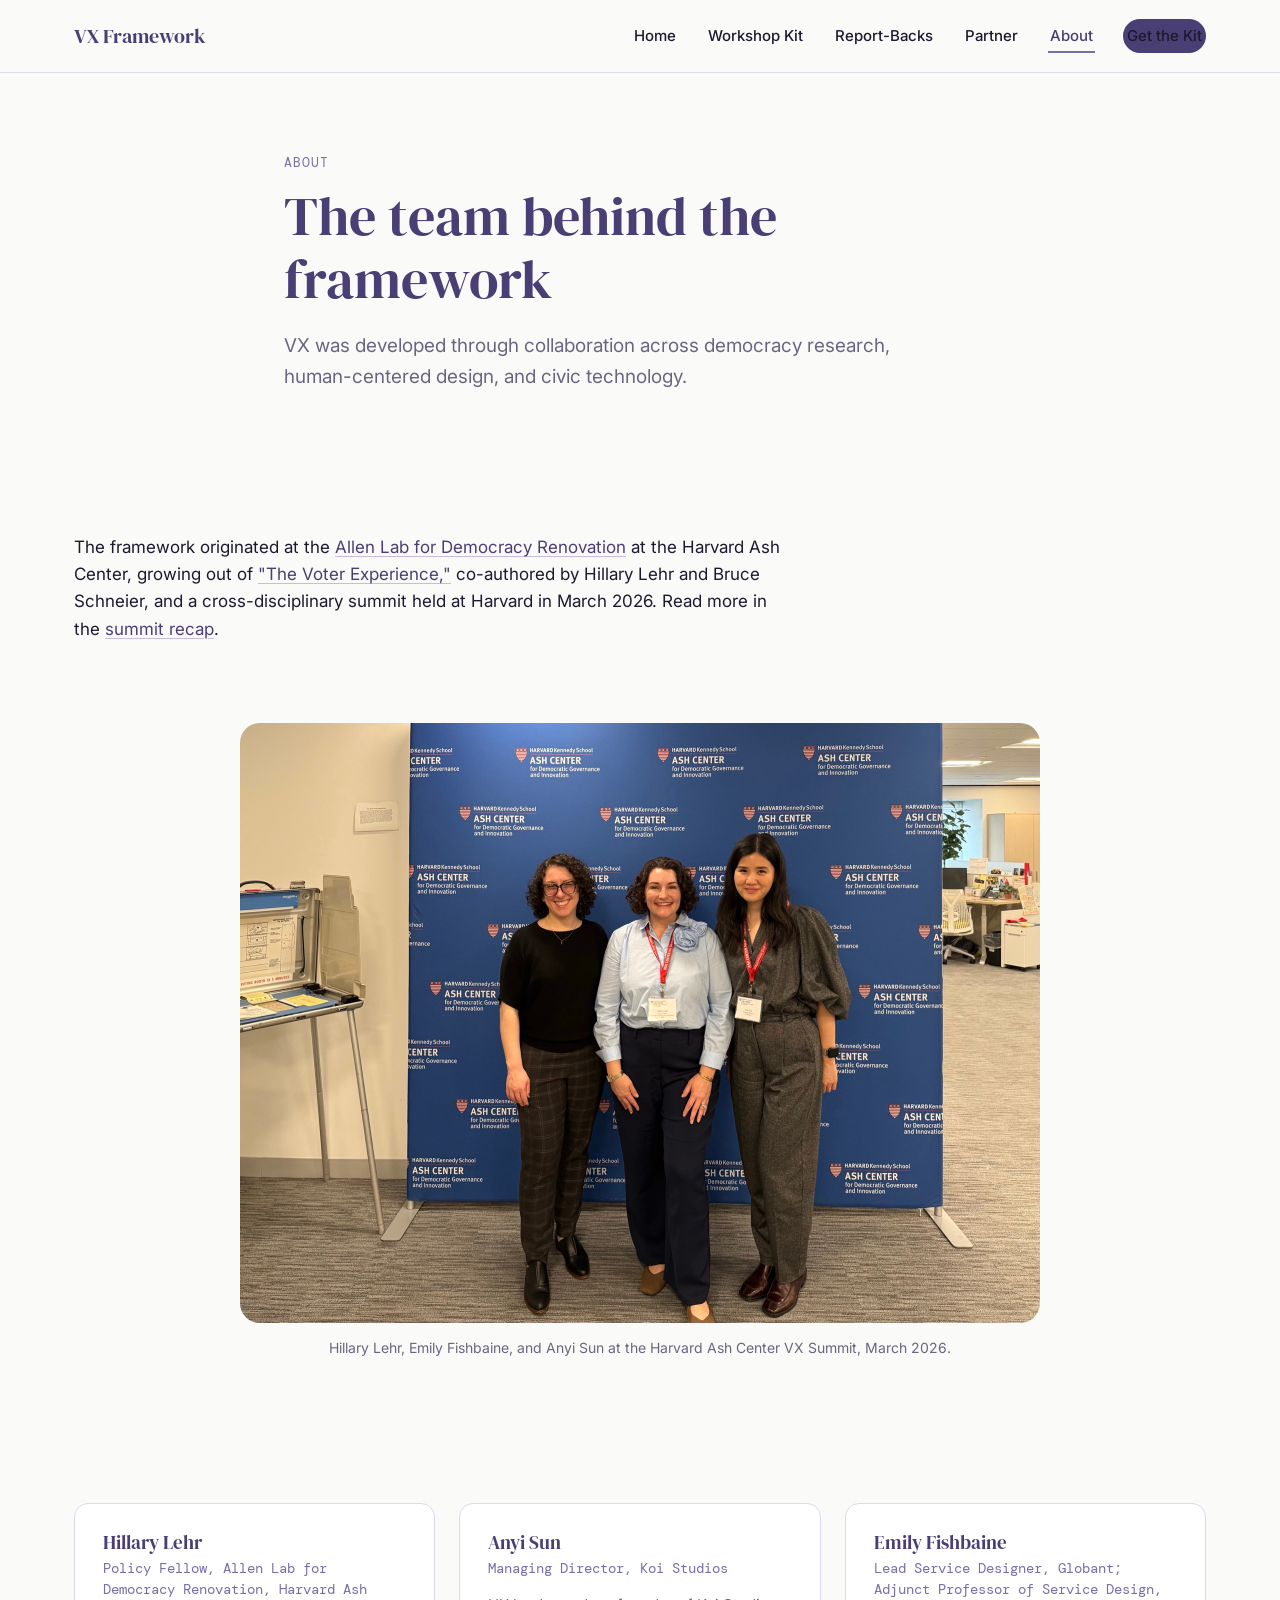
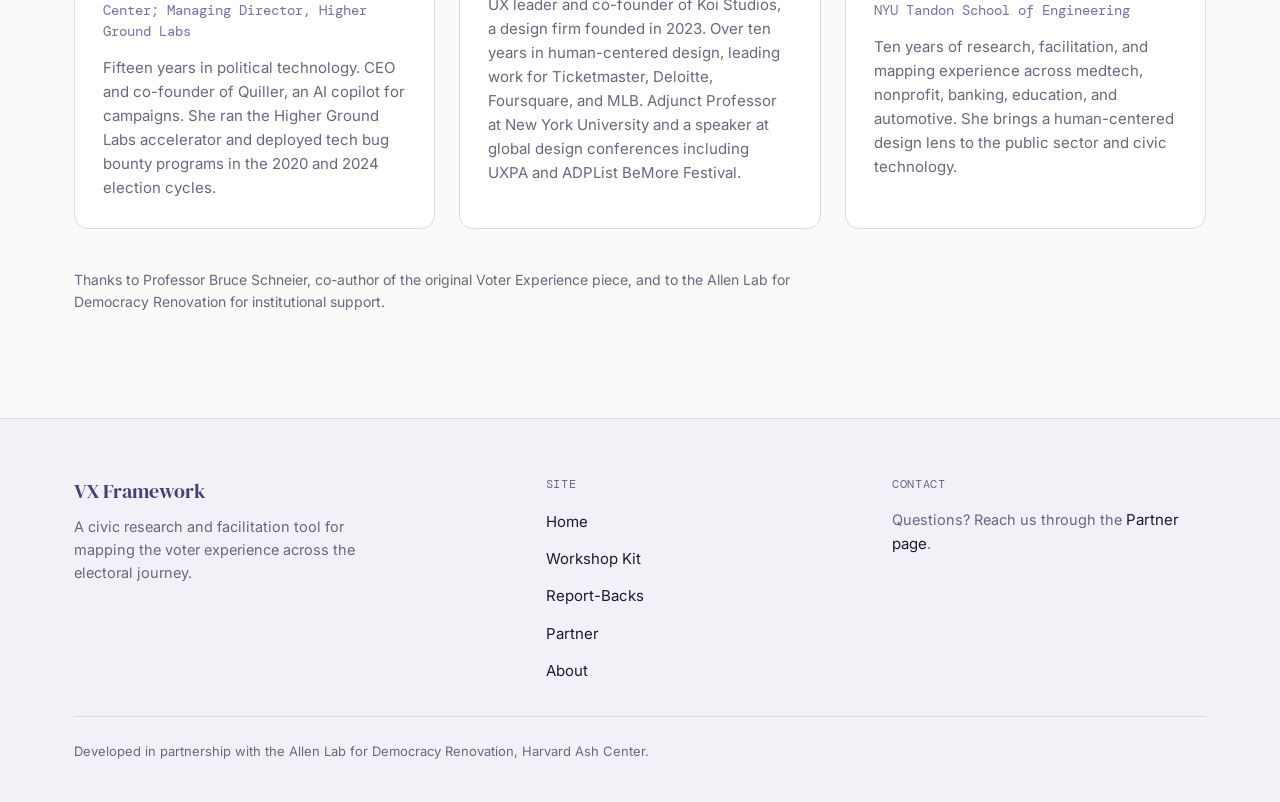
==== about.html @ 76a98df5 "Initial build of VX Framework site: five pages, design system, forms Static site with Home, Workshop" ====
<!DOCTYPE html>
<html lang="en">
<head>
<meta charset="UTF-8">
<meta name="viewport" content="width=device-width, initial-scale=1.0">
<title>About: The team behind the framework | VX Framework</title>
<meta name="description" content="VX was developed through collaboration across democracy research, human-centered design, and civic technology, by Hillary Lehr, Anyi Sun, and Emily Fishbaine.">
<link rel="preconnect" href="https://fonts.googleapis.com">
<link rel="preconnect" href="https://fonts.gstatic.com" crossorigin>
<link href="https://fonts.googleapis.com/css2?family=DM+Serif+Display:ital@0;1&family=DM+Mono:wght@400;500&family=Inter:wght@400;500;600;700&display=swap" rel="stylesheet">
<link rel="stylesheet" href="/css/styles.css">
<!-- Analytics snippet goes here (Plausible or GA4), to be added post-launch -->
</head>
<body>
<a class="skip-link" href="#main">Skip to content</a>

<header class="site-nav">
  <div class="container">
    <a class="nav-brand" href="/">VX Framework</a>
    <button class="nav-toggle" aria-label="Toggle menu" aria-expanded="false">
      <span></span><span></span><span></span>
    </button>
    <nav aria-label="Primary">
      <ul class="nav-links">
        <li><a href="/">Home</a></li>
        <li><a href="/workshop-kit">Workshop Kit</a></li>
        <li><a href="/report-backs">Report-Backs</a></li>
        <li><a href="/partner">Partner</a></li>
        <li><a href="/about" aria-current="page">About</a></li>
        <li><a class="btn btn-primary btn-small" href="/workshop-kit">Get the Kit</a></li>
      </ul>
    </nav>
  </div>
</header>

<main id="main">

  <section class="hero">
    <div class="container hero-inner">
      <span class="eyebrow">About</span>
      <h1>The team behind the framework</h1>
      <p class="subhead">VX was developed through collaboration across democracy research, human-centered design, and civic technology.</p>
    </div>
  </section>

  <section class="tight">
    <div class="container">
      <p style="max-width: 720px;">The framework originated at the <a href="https://ash.harvard.edu/">Allen Lab for Democracy Renovation</a> at the Harvard Ash Center, growing out of <a href="https://ash.harvard.edu/articles/the-voter-experience/" target="_blank" rel="noopener">"The Voter Experience,"</a> co-authored by Hillary Lehr and Bruce Schneier, and a cross-disciplinary summit held at Harvard in March 2026. Read more in the <a href="https://ash.harvard.edu/articles/voter-experience-summit-recap/" target="_blank" rel="noopener">summit recap</a>.</p>
    </div>
  </section>

  <section class="tight">
    <div class="container">
      <figure class="team-photo-wrap">
        <img src="/assets/img/team-photo.jpg" alt="Hillary Lehr, Emily Fishbaine, and Anyi Sun standing together in front of an Ash Center backdrop at the Harvard Ash Center.">
        <figcaption>Hillary Lehr, Emily Fishbaine, and Anyi Sun at the Harvard Ash Center VX Summit, March 2026.</figcaption>
      </figure>
    </div>
  </section>

  <section>
    <div class="container">
      <div class="team-grid">
        <div class="team-card">
          <h3>Hillary Lehr</h3>
          <span class="role">Policy Fellow, Allen Lab for Democracy Renovation, Harvard Ash Center; Managing Director, Higher Ground Labs</span>
          <p>Fifteen years in political technology. CEO and co-founder of Quiller, an AI copilot for campaigns. She ran the Higher Ground Labs accelerator and deployed tech bug bounty programs in the 2020 and 2024 election cycles.</p>
        </div>
        <div class="team-card">
          <h3>Anyi Sun</h3>
          <span class="role">Managing Director, Koi Studios</span>
          <p>UX leader and co-founder of Koi Studios, a design firm founded in 2023. Over ten years in human-centered design, leading work for Ticketmaster, Deloitte, Foursquare, and MLB. Adjunct Professor at New York University and a speaker at global design conferences including UXPA and ADPList BeMore Festival.</p>
        </div>
        <div class="team-card">
          <h3>Emily Fishbaine</h3>
          <span class="role">Lead Service Designer, Globant; Adjunct Professor of Service Design, NYU Tandon School of Engineering</span>
          <p>Ten years of research, facilitation, and mapping experience across medtech, nonprofit, banking, education, and automotive. She brings a human-centered design lens to the public sector and civic technology.</p>
        </div>
      </div>

      <p class="text-small text-muted" style="margin-top: 40px; max-width: 720px;">Thanks to Professor Bruce Schneier, co-author of the original Voter Experience piece, and to the Allen Lab for Democracy Renovation for institutional support.</p>
    </div>
  </section>

</main>

<footer class="site-footer">
  <div class="container">
    <div class="footer-grid">
      <div class="footer-brand-col">
        <div class="footer-brand">VX Framework</div>
        <p class="footer-desc">A civic research and facilitation tool for mapping the voter experience across the electoral journey.</p>
      </div>
      <div class="footer-links">
        <h4>Site</h4>
        <ul>
          <li><a href="/">Home</a></li>
          <li><a href="/workshop-kit">Workshop Kit</a></li>
          <li><a href="/report-backs">Report-Backs</a></li>
          <li><a href="/partner">Partner</a></li>
          <li><a href="/about">About</a></li>
        </ul>
      </div>
      <div class="footer-contact">
        <h4>Contact</h4>
        <p>Questions? Reach us through the <a href="/partner">Partner page</a>.</p>
      </div>
    </div>
    <div class="footer-bottom">
      <p>Developed in partnership with the Allen Lab for Democracy Renovation, Harvard Ash Center.</p>
    </div>
  </div>
</footer>

<script src="/js/main.js"></script>
</body>
</html>
---- css/styles.css ----
/* ==========================================================================
   VX Framework: Design System
   ========================================================================== */

:root {
  --color-bg:          #FAFAF8;
  --color-surface:     #F3F1F8;
  --color-border:      #DDD9EC;
  --color-accent:      #7B6EA6;
  --color-accent-deep: #4A3F75;
  --color-accent-soft: #C5BCE0;
  --color-warm:        #E8B89A;
  --color-text:        #1C1A2E;
  --color-text-muted:  #6B6580;
  --color-white:       #FFFFFF;

  --font-display: 'DM Serif Display', serif;
  --font-body: 'Inter', sans-serif;
  --font-mono: 'DM Mono', monospace;

  --radius-sm: 8px;
  --radius-md: 14px;
  --radius-lg: 20px;

  --max-width: 1180px;
  --nav-height: 72px;

  --shadow-card: 0 4px 20px rgba(28, 26, 46, 0.06);
  --shadow-card-hover: 0 8px 28px rgba(28, 26, 46, 0.10);
}

/* ---- Reset ---- */
*, *::before, *::after { box-sizing: border-box; }
html { scroll-behavior: smooth; }
@media (prefers-reduced-motion: reduce) {
  html { scroll-behavior: auto; }
  *, *::before, *::after {
    animation-duration: 0.01ms !important;
    animation-iteration-count: 1 !important;
    transition-duration: 0.01ms !important;
    scroll-behavior: auto !important;
  }
}

body {
  margin: 0;
  background: var(--color-bg);
  color: var(--color-text);
  font-family: var(--font-body);
  font-size: 17px;
  line-height: 1.6;
  -webkit-font-smoothing: antialiased;
}

img { max-width: 100%; display: block; }
a { color: var(--color-accent-deep); }
a:not([class]) { text-decoration-color: var(--color-accent-soft); text-underline-offset: 3px; }

h1, h2, h3 {
  font-family: var(--font-display);
  color: var(--color-accent-deep);
  line-height: 1.15;
  margin: 0 0 0.5em;
  font-weight: 400;
}

p { margin: 0 0 1em; }
p:last-child { margin-bottom: 0; }

ul, ol { padding-left: 1.25em; }

.container {
  max-width: var(--max-width);
  margin: 0 auto;
  padding: 0 24px;
}

/* Visible keyboard focus states */
a:focus-visible,
button:focus-visible,
input:focus-visible,
textarea:focus-visible,
select:focus-visible {
  outline: 2px solid var(--color-accent-deep);
  outline-offset: 2px;
  border-radius: 4px;
}

.visually-hidden {
  position: absolute;
  width: 1px; height: 1px;
  padding: 0; margin: -1px;
  overflow: hidden;
  clip: rect(0, 0, 0, 0);
  white-space: nowrap;
  border: 0;
}

.skip-link {
  position: absolute;
  left: -9999px;
  top: 0;
  background: var(--color-accent-deep);
  color: var(--color-white);
  padding: 12px 20px;
  z-index: 1000;
  border-radius: 0 0 var(--radius-sm) 0;
}
.skip-link:focus {
  left: 0;
}

.eyebrow {
  font-family: var(--font-mono);
  font-size: 13px;
  letter-spacing: 0.08em;
  color: var(--color-accent);
  text-transform: uppercase;
  display: block;
  margin-bottom: 0.9em;
}

.text-muted { color: var(--color-text-muted); }
.text-small { font-size: 14px; }
.text-xs { font-size: 12px; }

/* ---- Buttons ---- */
.btn {
  display: inline-flex;
  align-items: center;
  justify-content: center;
  gap: 8px;
  font-family: var(--font-body);
  font-weight: 600;
  font-size: 16px;
  padding: 14px 26px;
  border-radius: 999px;
  border: 2px solid transparent;
  cursor: pointer;
  text-decoration: none;
  transition: transform 0.15s ease, background 0.15s ease, color 0.15s ease, border-color 0.15s ease;
  line-height: 1.2;
}
.btn:hover { transform: translateY(-1px); }

.btn-primary {
  background: var(--color-accent-deep);
  color: var(--color-white);
}
.btn-primary:hover { background: #3a3160; color: var(--color-white); }

.btn-secondary {
  background: transparent;
  border-color: var(--color-accent-deep);
  color: var(--color-accent-deep);
}
.btn-secondary:hover { background: var(--color-accent-deep); color: var(--color-white); }

.btn-small {
  padding: 8px 18px;
  font-size: 14px;
}

.btn-block { width: 100%; }

/* ---- Nav ---- */
.site-nav {
  position: sticky;
  top: 0;
  z-index: 500;
  background: rgba(250, 250, 248, 0.92);
  backdrop-filter: blur(8px);
  border-bottom: 1px solid var(--color-border);
}

.site-nav .container {
  display: flex;
  align-items: center;
  justify-content: space-between;
  height: var(--nav-height);
}

.nav-brand {
  font-family: var(--font-display);
  font-size: 20px;
  color: var(--color-accent-deep);
  text-decoration: none;
  white-space: nowrap;
}

.nav-links {
  display: flex;
  align-items: center;
  gap: 28px;
  list-style: none;
  margin: 0;
  padding: 0;
}

.nav-links a {
  color: var(--color-text);
  text-decoration: none;
  font-size: 15px;
  font-weight: 500;
  padding: 6px 2px;
  border-bottom: 2px solid transparent;
}

.nav-links a:hover,
.nav-links a[aria-current="page"] {
  border-bottom-color: var(--color-accent);
  color: var(--color-accent-deep);
}

.nav-toggle {
  display: none;
  background: none;
  border: none;
  cursor: pointer;
  padding: 8px;
}
.nav-toggle span {
  display: block;
  width: 24px;
  height: 2px;
  background: var(--color-text);
  margin: 5px 0;
  transition: transform 0.2s ease, opacity 0.2s ease;
}

/* ---- Hero ---- */
.hero {
  padding: 80px 0 64px;
}

.hero-inner {
  max-width: 760px;
}

.hero h1 {
  font-size: clamp(34px, 5vw, 54px);
  margin-bottom: 0.4em;
}

.hero .subhead {
  font-size: 19px;
  color: var(--color-text-muted);
  max-width: 620px;
  margin-bottom: 2em;
}

.hero-actions {
  display: flex;
  gap: 16px;
  flex-wrap: wrap;
}

/* ---- Sections ---- */
section { padding: 64px 0; }
section.tight { padding: 40px 0; }

.section-heading {
  font-size: clamp(26px, 3.4vw, 32px);
  margin-bottom: 0.6em;
}

.surface-band {
  background: var(--color-surface);
  border-top: 1px solid var(--color-border);
  border-bottom: 1px solid var(--color-border);
}

/* ---- Journey Rail ---- */
.journey-rail {
  display: flex;
  gap: 18px;
  overflow-x: auto;
  padding: 8px 4px 24px;
  margin: 0 -4px;
  scroll-snap-type: x proximity;
  -webkit-overflow-scrolling: touch;
}

.journey-rail::-webkit-scrollbar { height: 8px; }
.journey-rail::-webkit-scrollbar-track { background: transparent; }
.journey-rail::-webkit-scrollbar-thumb { background: var(--color-border); border-radius: 8px; }

.journey-card {
  scroll-snap-align: start;
  flex: 0 0 240px;
  background: var(--color-white);
  border: 1px solid var(--color-border);
  border-radius: var(--radius-md);
  padding: 24px 20px;
  transition: box-shadow 0.2s ease, transform 0.2s ease;
}
.journey-card:hover {
  box-shadow: var(--shadow-card-hover);
  transform: translateY(-2px);
}

.journey-card .stage-num {
  font-family: var(--font-mono);
  font-size: 13px;
  color: var(--color-warm);
  background: var(--color-accent-deep);
  display: inline-block;
  padding: 3px 10px;
  border-radius: 999px;
  margin-bottom: 14px;
  color: var(--color-white);
}

.journey-card h3 {
  font-size: 19px;
  margin-bottom: 8px;
}

.journey-card p {
  font-size: 14.5px;
  color: var(--color-text-muted);
  margin: 0;
}

.journey-rail.reveal {
  opacity: 0;
  transform: translateY(16px);
  transition: opacity 0.6s ease, transform 0.6s ease;
}
.journey-rail.reveal.is-visible {
  opacity: 1;
  transform: translateY(0);
}

/* ---- Credibility band / quote ---- */
.quote-block {
  max-width: 720px;
}
.quote-block blockquote {
  font-family: var(--font-display);
  font-style: italic;
  font-size: clamp(22px, 3vw, 28px);
  color: var(--color-accent-deep);
  margin: 0 0 0.6em;
}
.quote-block cite {
  font-style: normal;
  font-size: 14px;
  color: var(--color-text-muted);
}

/* ---- Resource cards ---- */
.card-grid {
  display: grid;
  grid-template-columns: repeat(3, 1fr);
  gap: 20px;
}

.resource-card {
  background: var(--color-white);
  border: 1px solid var(--color-border);
  border-radius: var(--radius-md);
  padding: 24px;
  text-decoration: none;
  color: var(--color-text);
  display: block;
  transition: box-shadow 0.2s ease, transform 0.2s ease;
}
.resource-card:hover {
  box-shadow: var(--shadow-card-hover);
  transform: translateY(-2px);
}
.resource-card .resource-label {
  font-family: var(--font-mono);
  font-size: 12px;
  color: var(--color-accent);
  text-transform: uppercase;
  letter-spacing: 0.06em;
  display: block;
  margin-bottom: 10px;
}
.resource-card h3 {
  font-size: 18px;
  margin-bottom: 8px;
}
.resource-card p {
  font-size: 14.5px;
  color: var(--color-text-muted);
}

/* ---- Newsletter ---- */
.newsletter-card {
  background: var(--color-surface);
  border: 1px solid var(--color-border);
  border-radius: var(--radius-lg);
  padding: 40px;
  text-align: center;
  max-width: 560px;
  margin: 0 auto;
}
.newsletter-card h2 { margin-bottom: 0.3em; }
.newsletter-card .subhead {
  color: var(--color-text-muted);
  margin-bottom: 24px;
}
.newsletter-embed {
  display: flex;
  justify-content: center;
}
.newsletter-embed iframe {
  border: 1px solid var(--color-border) !important;
  background: var(--color-white) !important;
  border-radius: var(--radius-sm);
  max-width: 480px;
  width: 100%;
  height: 320px;
}

/* ---- Download / kit card ---- */
.kit-card {
  background: var(--color-white);
  border: 1px solid var(--color-border);
  border-radius: var(--radius-lg);
  padding: 44px;
  box-shadow: var(--shadow-card);
}
.kit-card .version-line {
  font-family: var(--font-mono);
  font-size: 13px;
  color: var(--color-text-muted);
  margin-bottom: 20px;
}
.kit-card h2 { font-size: 26px; margin-bottom: 6px; }
.kit-card-actions {
  margin-top: 28px;
  display: flex;
  flex-direction: column;
  align-items: flex-start;
  gap: 14px;
}

.info-columns {
  display: grid;
  grid-template-columns: repeat(3, 1fr);
  gap: 32px;
  margin-top: 32px;
}
.info-columns h3 {
  font-size: 18px;
  margin-bottom: 10px;
}
.info-columns p { color: var(--color-text-muted); font-size: 15.5px; }

.note-box {
  background: var(--color-surface);
  border: 1px solid var(--color-border);
  border-radius: var(--radius-md);
  padding: 20px 24px;
  margin-top: 32px;
  font-size: 15px;
  color: var(--color-text-muted);
}

/* ---- Gallery ---- */
.gallery-grid {
  display: grid;
  grid-template-columns: repeat(3, 1fr);
  gap: 24px;
}
.gallery-card {
  background: var(--color-white);
  border: 1px solid var(--color-border);
  border-radius: var(--radius-lg);
  overflow: hidden;
}
.gallery-card img {
  width: 100%;
  aspect-ratio: 4 / 3;
  object-fit: cover;
}
.gallery-card figcaption {
  font-family: var(--font-mono);
  font-size: 12.5px;
  color: var(--color-text-muted);
  padding: 14px 18px;
  line-height: 1.5;
}
.gallery-card.placeholder-card {
  display: flex;
  align-items: center;
  justify-content: center;
  min-height: 220px;
  border-style: dashed;
  color: var(--color-text-muted);
  font-family: var(--font-mono);
  font-size: 13px;
  text-align: center;
  padding: 24px;
}

/* ---- Callout ---- */
.callout-band {
  text-align: center;
}
.callout-band .callout-text {
  font-family: var(--font-display);
  font-size: clamp(26px, 4vw, 38px);
  color: var(--color-accent-deep);
  max-width: 820px;
  margin: 0 auto 0.5em;
  line-height: 1.3;
}
.callout-band .callout-attribution {
  font-family: var(--font-mono);
  font-size: 13px;
  color: var(--color-text-muted);
}

/* ---- Forms ---- */
.form-card {
  background: var(--color-white);
  border: 1px solid var(--color-border);
  border-radius: var(--radius-lg);
  padding: 40px;
  max-width: 640px;
  box-shadow: var(--shadow-card);
}

.form-field {
  margin-bottom: 22px;
}
.form-field label {
  display: block;
  font-weight: 600;
  font-size: 15px;
  margin-bottom: 6px;
}
.form-field .field-helper {
  display: block;
  font-size: 13px;
  color: var(--color-text-muted);
  margin-top: 6px;
}
.form-field input[type="text"],
.form-field input[type="email"],
.form-field input[type="url"],
.form-field textarea {
  width: 100%;
  font-family: var(--font-body);
  font-size: 16px;
  padding: 12px 14px;
  border: 1px solid var(--color-border);
  border-radius: var(--radius-sm);
  background: var(--color-bg);
  color: var(--color-text);
}
.form-field input:focus,
.form-field textarea:focus {
  outline: none;
  border-color: var(--color-accent);
  background: var(--color-white);
}
.form-field textarea { resize: vertical; min-height: 100px; }

.radio-group {
  display: flex;
  flex-direction: column;
  gap: 10px;
}
.radio-option {
  display: flex;
  align-items: flex-start;
  gap: 10px;
  font-size: 15.5px;
}
.radio-option input { margin-top: 4px; }

.checkbox-field {
  display: flex;
  align-items: flex-start;
  gap: 10px;
  font-size: 15px;
  color: var(--color-text-muted);
}
.checkbox-field input { margin-top: 4px; }

.form-status {
  margin-top: 20px;
  padding: 16px 18px;
  border-radius: var(--radius-sm);
  font-size: 15px;
  display: none;
}
.form-status.is-visible { display: block; }
.form-status.success {
  background: #EFF6EA;
  color: #3A5A2A;
  border: 1px solid #CBDFC0;
}
.form-status.error {
  background: #FBEAEA;
  color: #7A2E2E;
  border: 1px solid #EAC5C5;
}

/* ---- Team bios ---- */
.team-grid {
  display: grid;
  grid-template-columns: repeat(3, 1fr);
  gap: 24px;
}
.team-card {
  background: var(--color-white);
  border: 1px solid var(--color-border);
  border-radius: var(--radius-md);
  padding: 28px;
}
.team-card h3 {
  font-size: 19px;
  margin-bottom: 4px;
}
.team-card .role {
  font-size: 14px;
  color: var(--color-accent);
  font-family: var(--font-mono);
  display: block;
  margin-bottom: 14px;
  line-height: 1.5;
}
.team-card p {
  font-size: 15px;
  color: var(--color-text-muted);
}

.team-photo-wrap {
  max-width: 800px;
  margin: 0 auto 40px;
}
.team-photo-wrap img {
  border-radius: var(--radius-lg);
  width: 100%;
}
.team-photo-wrap figcaption {
  text-align: center;
  font-size: 14px;
  color: var(--color-text-muted);
  margin-top: 14px;
}

/* ---- Footer ---- */
.site-footer {
  border-top: 1px solid var(--color-border);
  background: var(--color-surface);
  padding: 56px 0 40px;
  margin-top: 40px;
}
.footer-grid {
  display: grid;
  grid-template-columns: 1.4fr 1fr 1fr;
  gap: 32px;
  margin-bottom: 32px;
}
.footer-brand {
  font-family: var(--font-display);
  font-size: 20px;
  color: var(--color-accent-deep);
  margin-bottom: 8px;
}
.footer-desc {
  color: var(--color-text-muted);
  font-size: 14.5px;
  max-width: 320px;
}
.footer-links h4,
.footer-contact h4 {
  font-family: var(--font-mono);
  font-size: 12px;
  text-transform: uppercase;
  letter-spacing: 0.06em;
  color: var(--color-text-muted);
  margin: 0 0 14px;
  font-weight: 400;
}
.footer-links ul {
  list-style: none;
  padding: 0;
  margin: 0;
  display: flex;
  flex-direction: column;
  gap: 10px;
}
.footer-links a, .footer-contact a {
  color: var(--color-text);
  text-decoration: none;
  font-size: 15px;
}
.footer-links a:hover, .footer-contact a:hover { color: var(--color-accent-deep); }
.footer-contact p { font-size: 14.5px; color: var(--color-text-muted); }
.footer-bottom {
  border-top: 1px solid var(--color-border);
  padding-top: 24px;
  font-size: 13px;
  color: var(--color-text-muted);
}

/* ---- Responsive ---- */
@media (max-width: 900px) {
  .card-grid,
  .gallery-grid,
  .team-grid,
  .info-columns {
    grid-template-columns: 1fr 1fr;
  }
  .footer-grid {
    grid-template-columns: 1fr 1fr;
  }
}

@media (max-width: 720px) {
  .nav-links {
    position: fixed;
    top: var(--nav-height);
    left: 0;
    right: 0;
    background: var(--color-bg);
    border-bottom: 1px solid var(--color-border);
    flex-direction: column;
    align-items: flex-start;
    gap: 0;
    padding: 8px 24px 20px;
    transform: translateY(-8px);
    opacity: 0;
    pointer-events: none;
    transition: opacity 0.2s ease, transform 0.2s ease;
  }
  .nav-links.is-open {
    opacity: 1;
    transform: translateY(0);
    pointer-events: auto;
  }
  .nav-links a {
    padding: 12px 0;
    width: 100%;
    border-bottom: 1px solid var(--color-border);
  }
  .nav-links .btn { margin: 12px 0 4px; }
  .nav-toggle { display: block; }

  .hero { padding: 48px 0 40px; }
  .hero-actions { flex-direction: column; align-items: stretch; }
  .hero-actions .btn { width: 100%; }

  section { padding: 48px 0; }

  .card-grid,
  .gallery-grid,
  .team-grid,
  .info-columns,
  .footer-grid {
    grid-template-columns: 1fr;
  }

  .kit-card, .form-card { padding: 28px 22px; }
  .newsletter-card { padding: 28px 22px; }
}

@media (max-width: 400px) {
  .journey-card { flex-basis: 210px; }
}
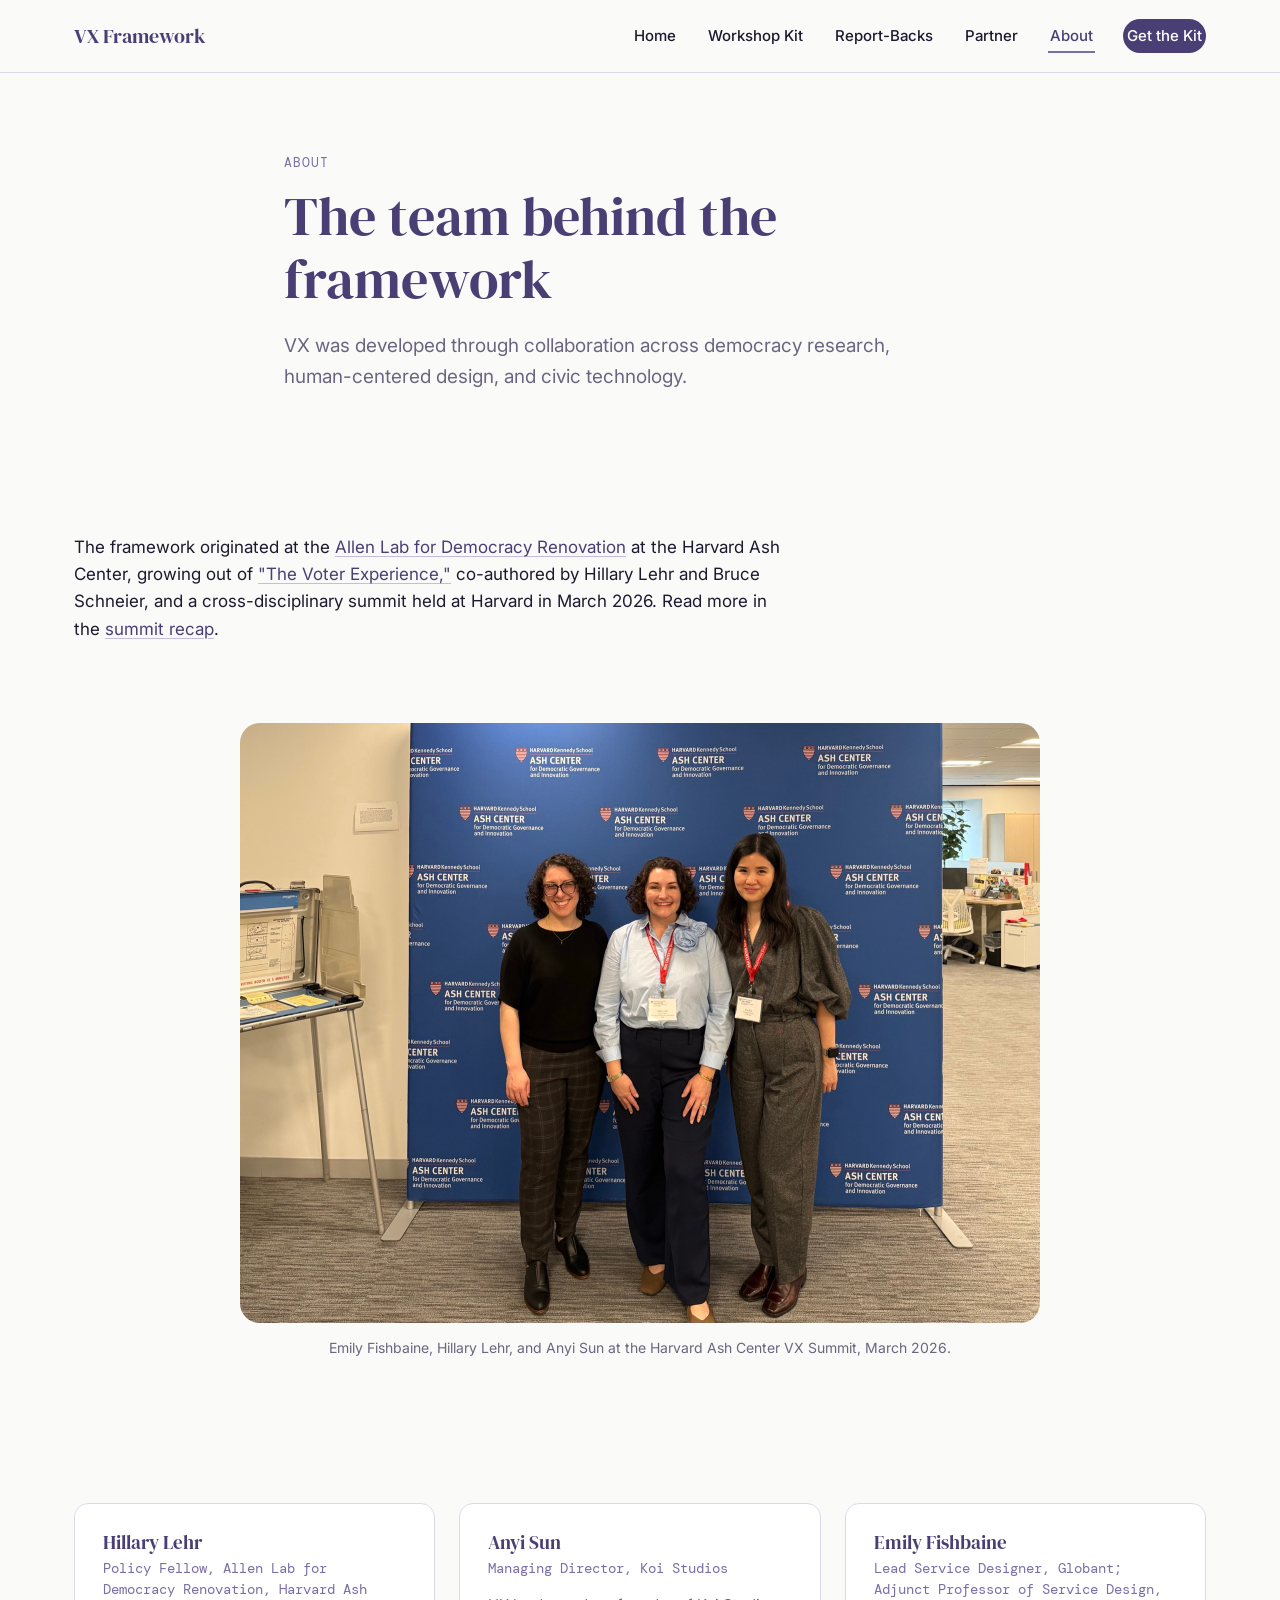
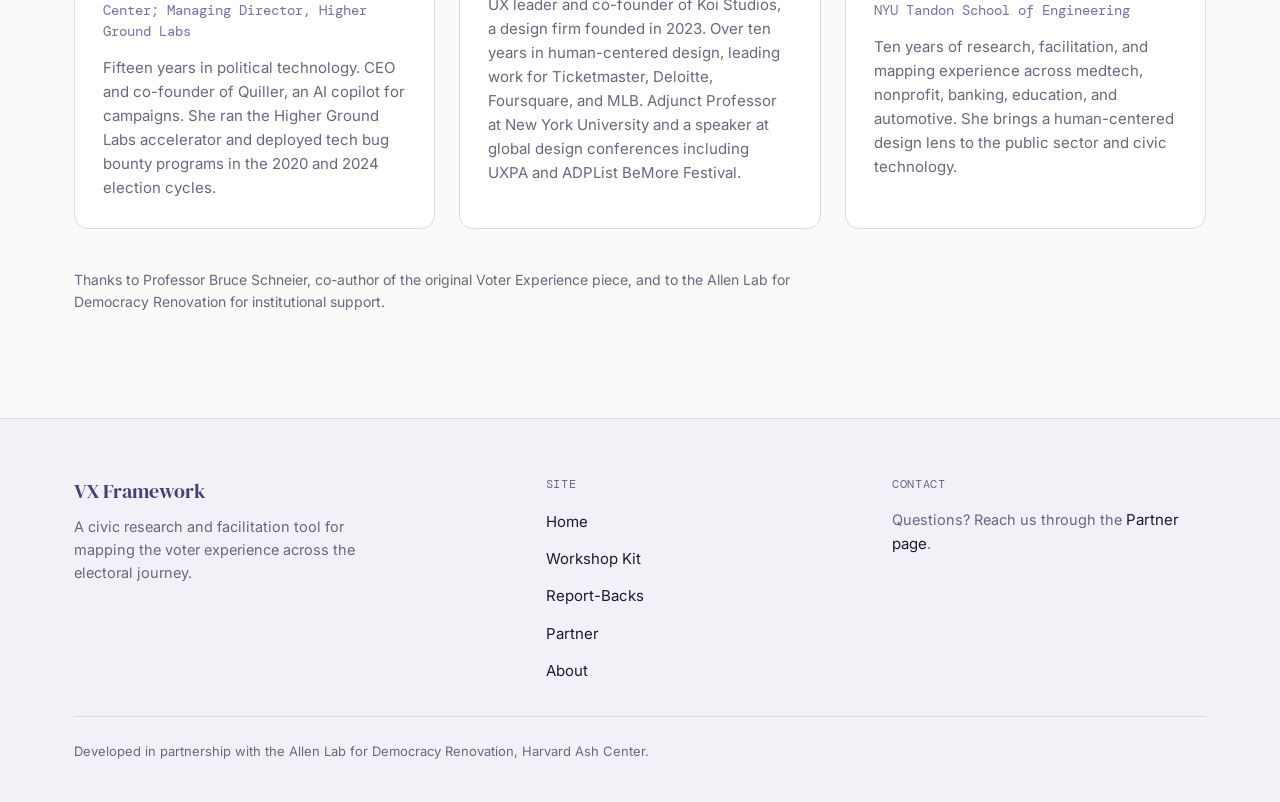
==== commit 6f368ec9: "Polish: nav button contrast, photo fixes, and Allen quote Fix white text on the Get the Kit nav butt" ====
--- a/about.html
+++ b/about.html
@@ -52,8 +52,8 @@
   <section class="tight">
     <div class="container">
       <figure class="team-photo-wrap">
-        <img src="/assets/img/team-photo.jpg" alt="Hillary Lehr, Emily Fishbaine, and Anyi Sun standing together in front of an Ash Center backdrop at the Harvard Ash Center.">
-        <figcaption>Hillary Lehr, Emily Fishbaine, and Anyi Sun at the Harvard Ash Center VX Summit, March 2026.</figcaption>
+        <img src="/assets/img/team-photo.jpg" alt="Emily Fishbaine, Hillary Lehr, and Anyi Sun standing together in front of an Ash Center backdrop at the Harvard Ash Center.">
+        <figcaption>Emily Fishbaine, Hillary Lehr, and Anyi Sun at the Harvard Ash Center VX Summit, March 2026.</figcaption>
       </figure>
     </div>
   </section>
--- a/css/styles.css
+++ b/css/styles.css
@@ -210,6 +210,13 @@
 .nav-links a[aria-current="page"] {
   border-bottom-color: var(--color-accent);
   color: var(--color-accent-deep);
+}
+
+.nav-links a.btn,
+.nav-links a.btn:hover,
+.nav-links a.btn[aria-current="page"] {
+  color: var(--color-white);
+  border-bottom-color: transparent;
 }
 
 .nav-toggle {
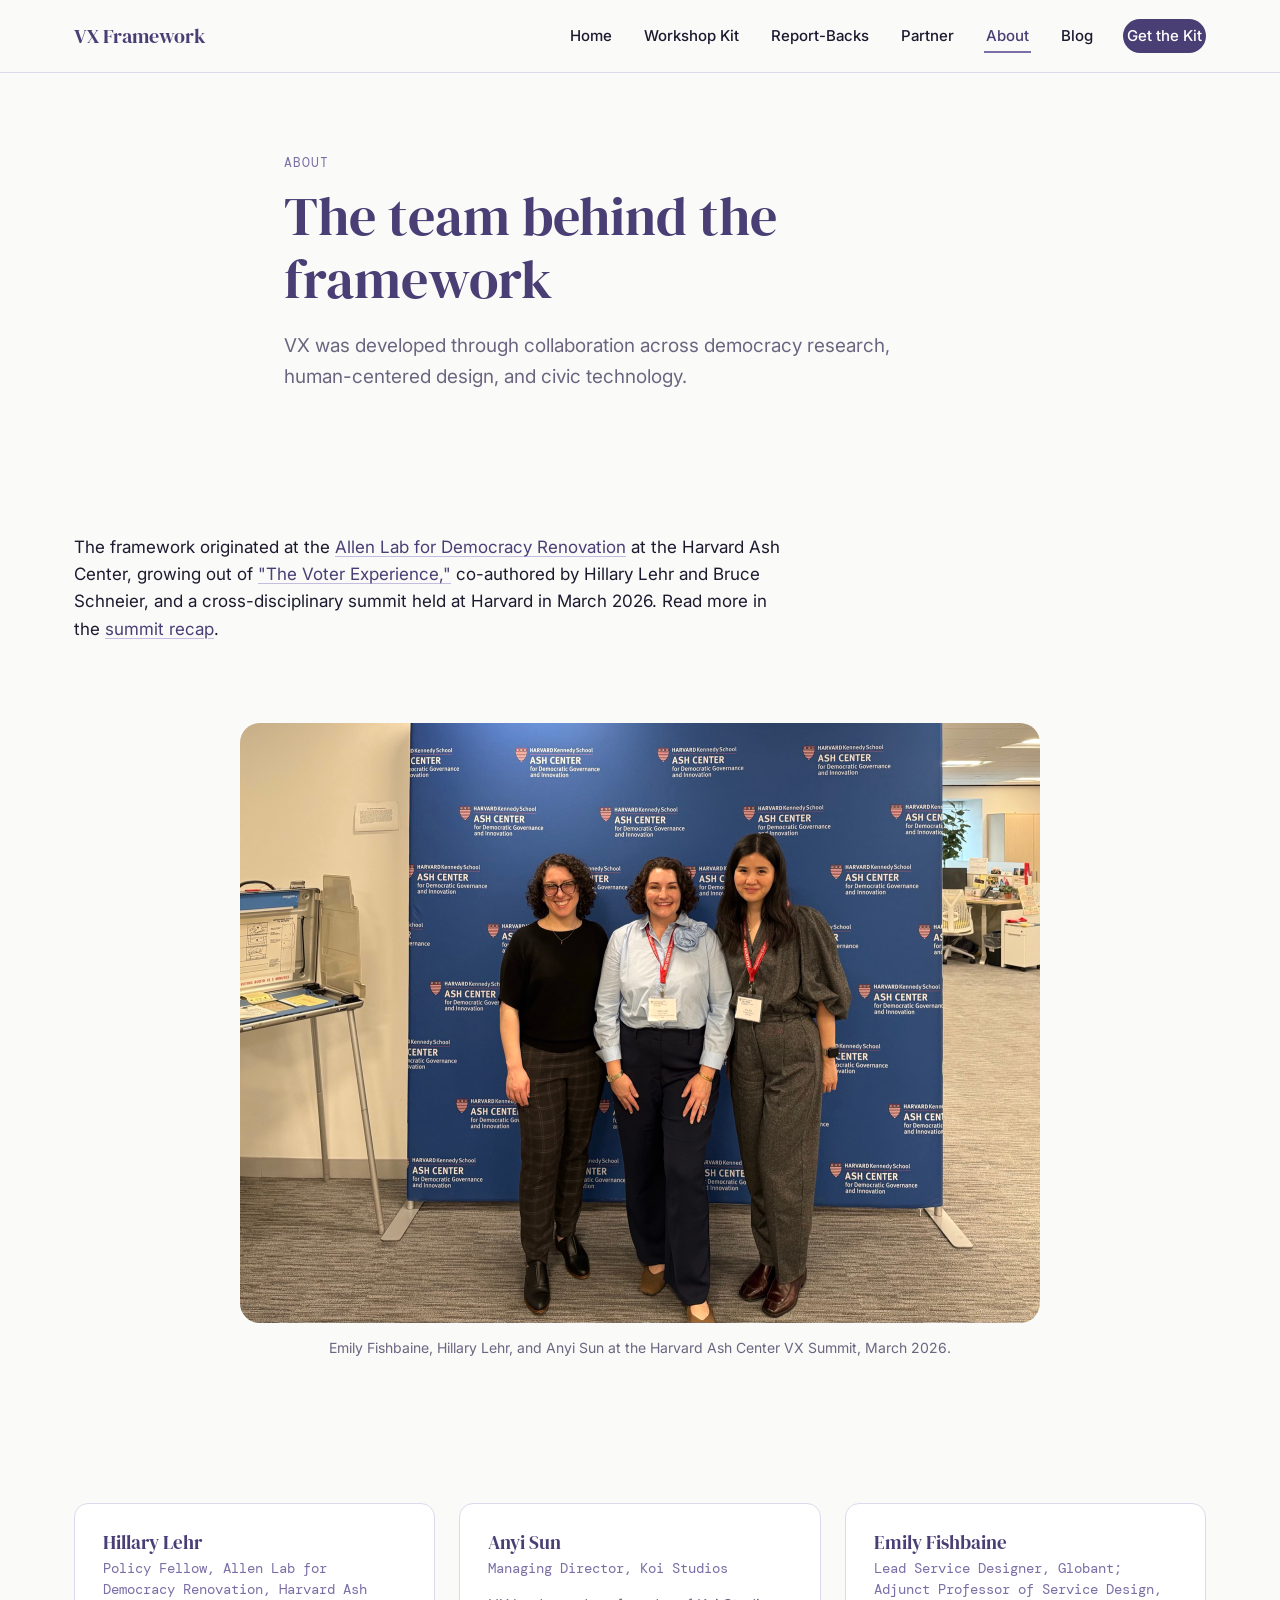
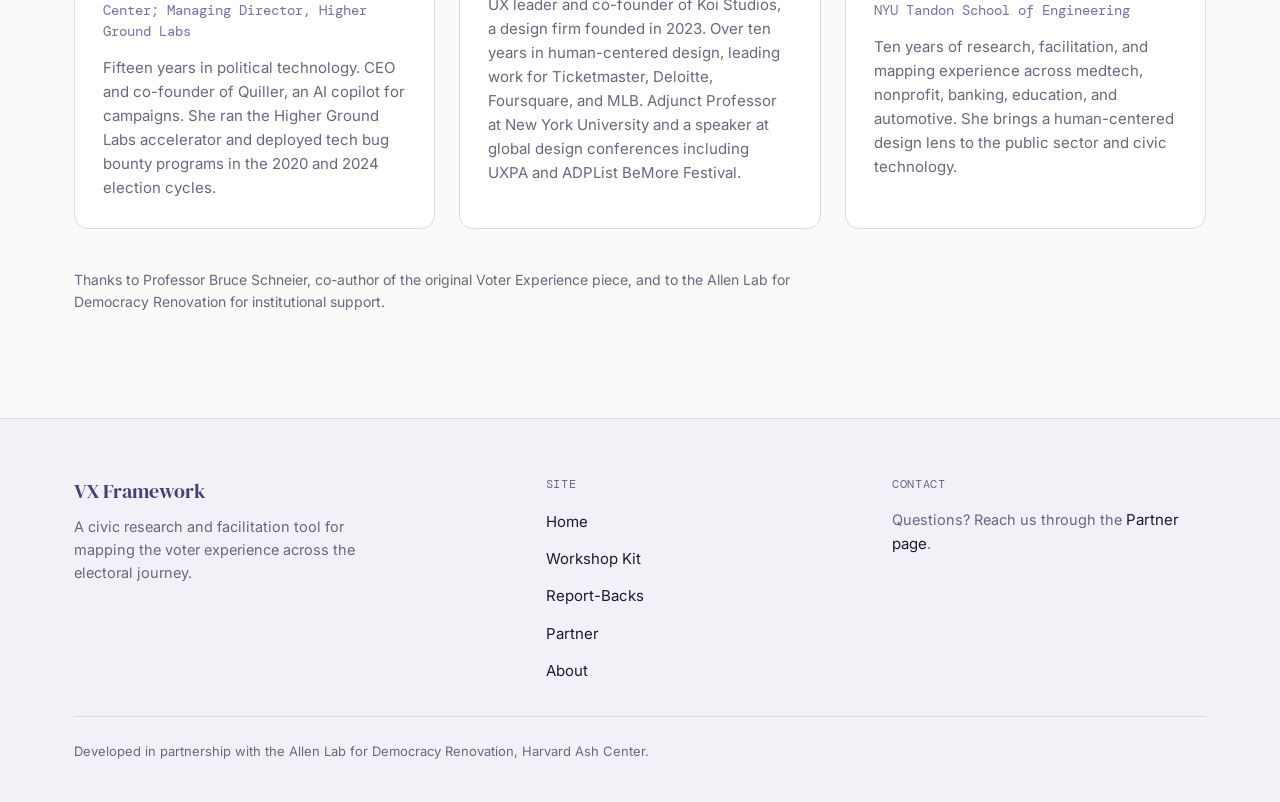
==== commit 5a315284: "Add Blog link to header nav Links to the Substack posts page from every page header.  Co-Authored-By" ====
--- a/about.html
+++ b/about.html
@@ -27,6 +27,7 @@
         <li><a href="/report-backs">Report-Backs</a></li>
         <li><a href="/partner">Partner</a></li>
         <li><a href="/about" aria-current="page">About</a></li>
+        <li><a href="https://substack.com/@voterexperience/posts" target="_blank" rel="noopener">Blog</a></li>
         <li><a class="btn btn-primary btn-small" href="/workshop-kit">Get the Kit</a></li>
       </ul>
     </nav>
--- a/css/styles.css
+++ b/css/styles.css
@@ -652,6 +652,10 @@
   font-size: 14px;
   color: var(--color-text-muted);
   margin-top: 14px;
+}
+.team-photo-wrap figcaption.mono-caption {
+  font-family: var(--font-mono);
+  font-size: 13px;
 }
 
 /* ---- Footer ---- */
